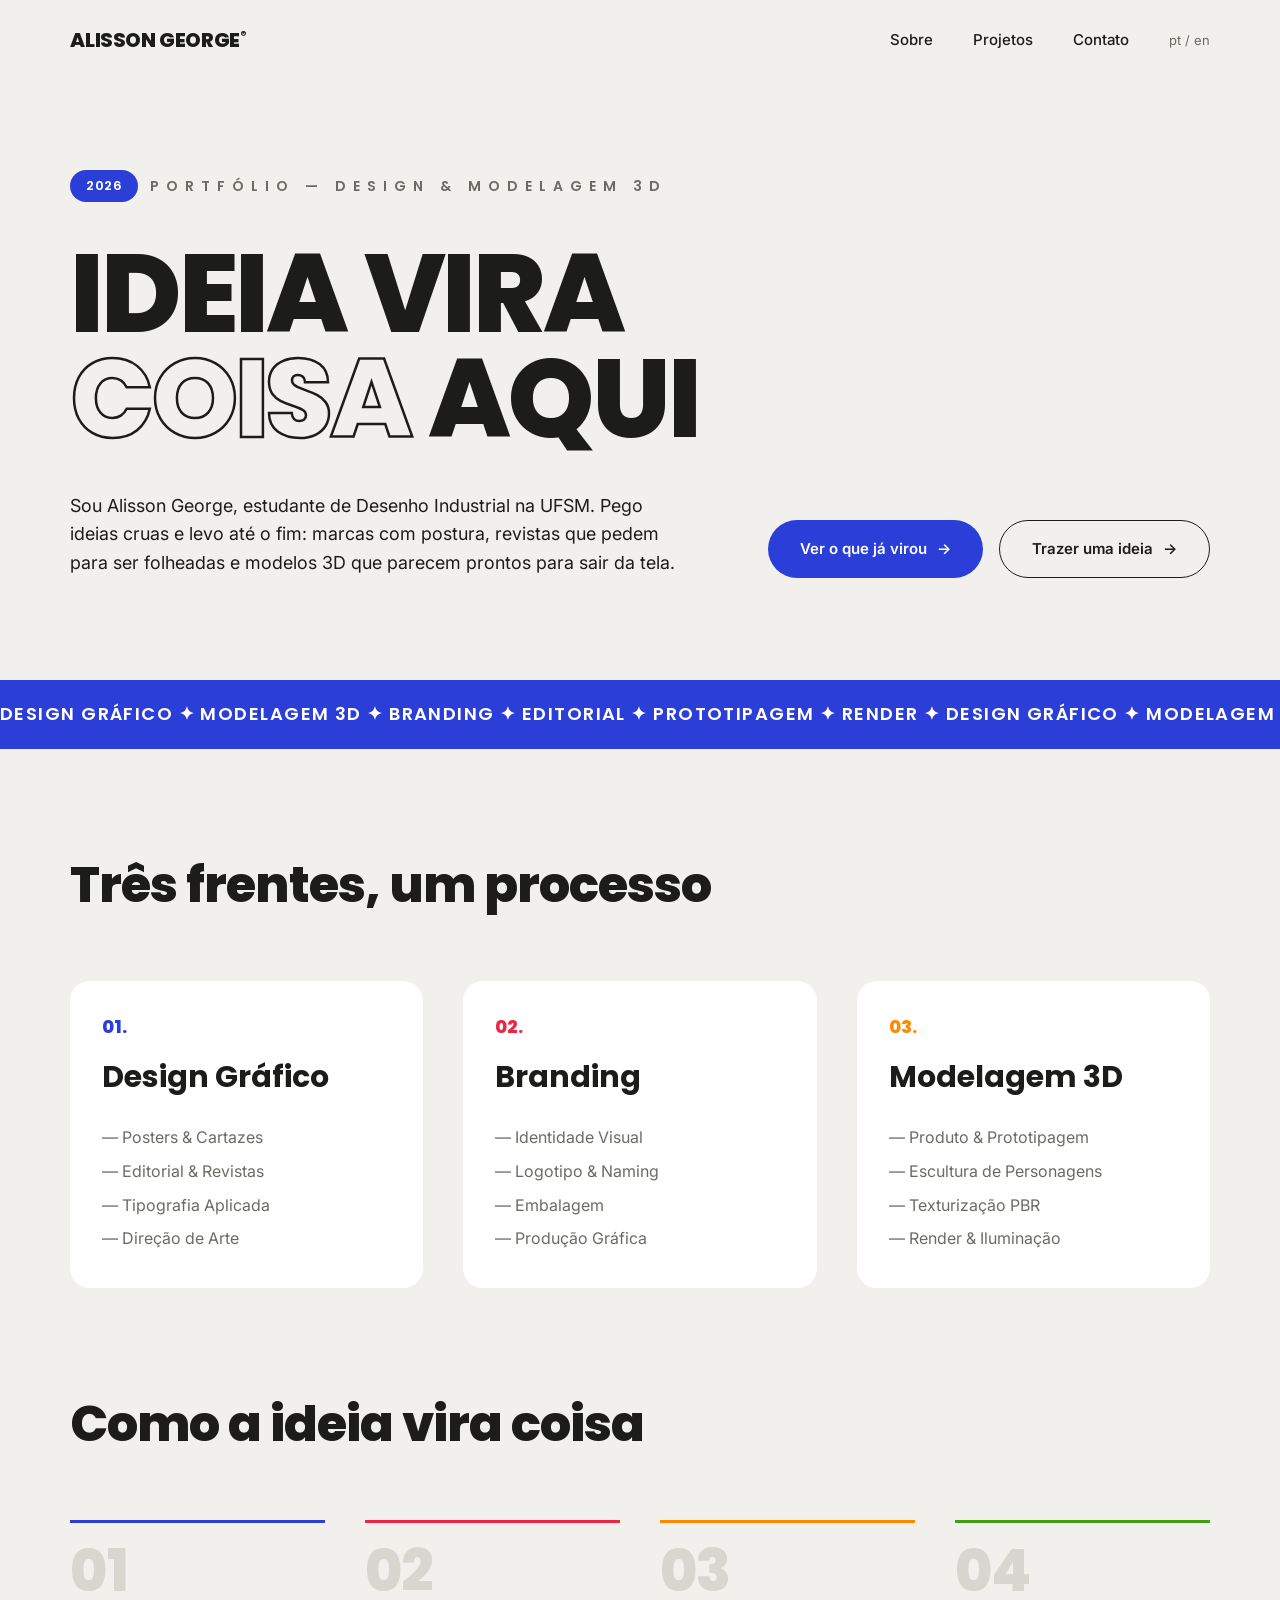
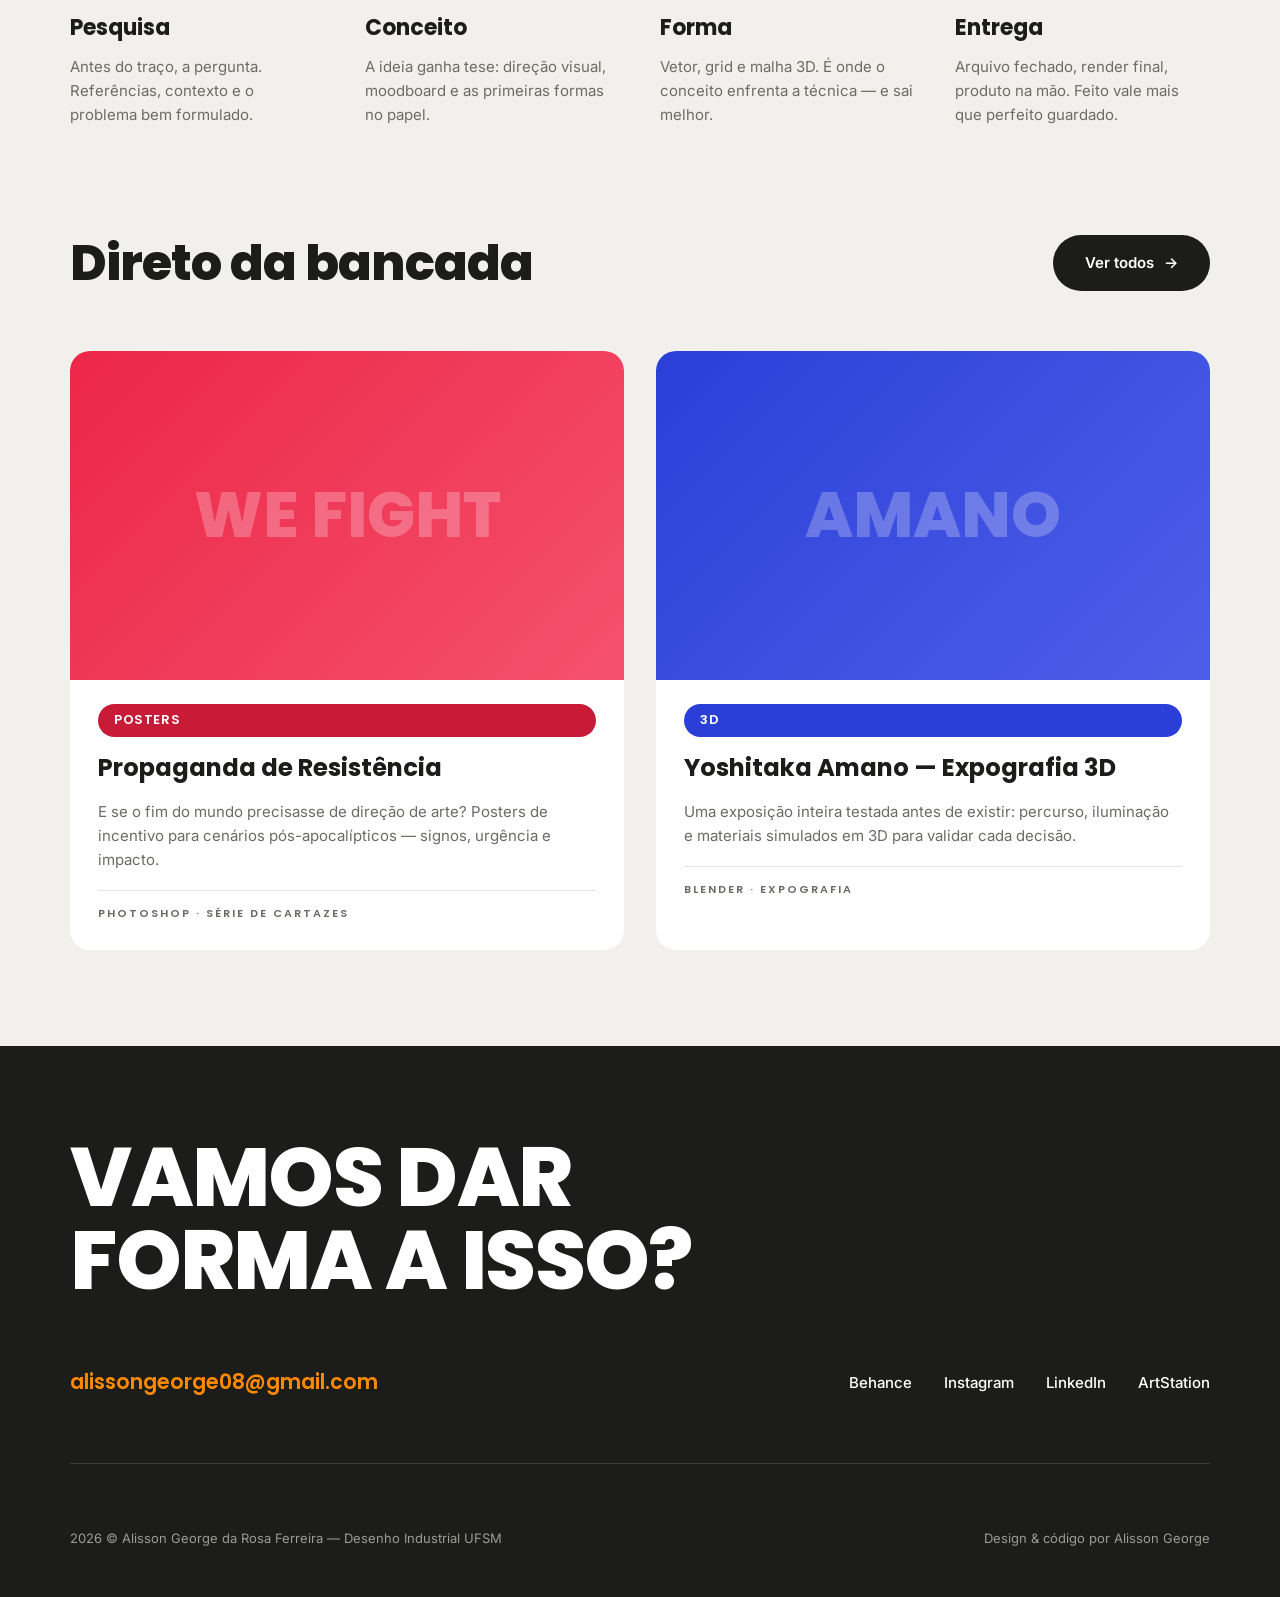
==== index.html @ 554f0b72 "Add files via upload" ====
<!DOCTYPE html>
<html lang="pt-BR">
<head>
    <meta charset="UTF-8">
    <meta name="viewport" content="width=device-width, initial-scale=1.0">
    <meta name="description" content="Portfólio de Design e Modelagem 3D — Alisson George da Rosa Ferreira">
    <meta name="theme-color" content="#F1F0EC">
    <title>Alisson George — Design & Modelagem 3D</title>
    <link rel="preconnect" href="https://fonts.googleapis.com">
    <link rel="preconnect" href="https://fonts.gstatic.com" crossorigin>
    <link href="https://fonts.googleapis.com/css2?family=Poppins:wght@600;700;800&family=Inter:wght@400;500;600&display=swap" rel="stylesheet">
    <link rel="stylesheet" href="css/style.css?v=4">
    <link rel="icon" type="image/png" sizes="16x16" href="assets/favicon/favicon-16x16.png">
</head>
<body>
    <a href="#main-content" class="skip-link">Pular para o conteúdo principal</a>

    <header class="site-header" role="banner">
        <a href="index.html" class="logo">ALISSON GEORGE<sup>®</sup></a>
        <nav class="site-nav" aria-label="Navegação principal">
            <a href="sobre.html">Sobre</a>
            <a href="projetos.html">Projetos</a>
            <a href="contato.html">Contato</a>
            <span class="nav-lang">pt / en</span>
        </nav>
    </header>

    <main id="main-content">
        <!-- HERO -->
        <section class="hero" aria-labelledby="hero-title">
            <div class="hero-eyebrow reveal">
                <span class="pill pill--azul">2026</span>
                <span class="eyebrow">Portfólio — Design &amp; Modelagem 3D</span>
            </div>
            <!-- 2026-06-12 (noite): novo hero — título-afirmação + palavra vazada (ref. Pangram Pangram / It's Nice That) -->
            <h1 id="hero-title" class="display reveal">Ideia vira<br><span class="display-outline">coisa</span> aqui</h1>
            <div class="hero-bottom reveal">
                <p class="hero-sub">Sou Alisson George, estudante de Desenho Industrial na UFSM. Pego ideias cruas e levo até o fim: marcas com postura, revistas que pedem para ser folheadas e modelos 3D que parecem prontos para sair da tela.</p>
                <div class="hero-ctas">
                    <a href="projetos.html" class="btn btn--azul">Ver o que já virou <span class="arrow">→</span></a>
                    <a href="contato.html" class="btn btn--outline">Trazer uma ideia <span class="arrow">→</span></a>
                </div>
            </div>
        </section>

        <!-- MARQUEE -->
        <div class="marquee" aria-hidden="true">
            <div class="marquee-track">DESIGN GRÁFICO ✦ MODELAGEM 3D ✦ BRANDING ✦ EDITORIAL ✦ PROTOTIPAGEM ✦ RENDER ✦&nbsp;</div>
        </div>

        <!-- O QUE EU FAÇO -->
        <section class="section" aria-labelledby="areas-title">
            <h2 id="areas-title" class="h2 reveal">Três frentes, um processo</h2>
            <div class="areas-grid">
                <article class="area-card reveal">
                    <span class="area-num">01.</span>
                    <h3>Design Gráfico</h3>
                    <ul>
                        <li>Posters &amp; Cartazes</li>
                        <li>Editorial &amp; Revistas</li>
                        <li>Tipografia Aplicada</li>
                        <li>Direção de Arte</li>
                    </ul>
                </article>
                <article class="area-card reveal">
                    <span class="area-num">02.</span>
                    <h3>Branding</h3>
                    <ul>
                        <li>Identidade Visual</li>
                        <li>Logotipo &amp; Naming</li>
                        <li>Embalagem</li>
                        <li>Produção Gráfica</li>
                    </ul>
                </article>
                <article class="area-card reveal">
                    <span class="area-num">03.</span>
                    <h3>Modelagem 3D</h3>
                    <ul>
                        <li>Produto &amp; Prototipagem</li>
                        <li>Escultura de Personagens</li>
                        <li>Texturização PBR</li>
                        <li>Render &amp; Iluminação</li>
                    </ul>
                </article>
            </div>
        </section>

        <!-- PROCESSO — 2026-06-12 (noite): nova seção (storytelling de processo) -->
        <section class="section section--flush-top section--processo" aria-labelledby="processo-title">
            <h2 id="processo-title" class="h2 reveal">Como a ideia vira coisa</h2>
            <ol class="process-grid">
                <li class="process-step reveal">
                    <span class="process-num">01</span>
                    <h3>Pesquisa</h3>
                    <p>Antes do traço, a pergunta. Referências, contexto e o problema bem formulado.</p>
                </li>
                <li class="process-step reveal">
                    <span class="process-num">02</span>
                    <h3>Conceito</h3>
                    <p>A ideia ganha tese: direção visual, moodboard e as primeiras formas no papel.</p>
                </li>
                <li class="process-step reveal">
                    <span class="process-num">03</span>
                    <h3>Forma</h3>
                    <p>Vetor, grid e malha 3D. É onde o conceito enfrenta a técnica — e sai melhor.</p>
                </li>
                <li class="process-step reveal">
                    <span class="process-num">04</span>
                    <h3>Entrega</h3>
                    <p>Arquivo fechado, render final, produto na mão. Feito vale mais que perfeito guardado.</p>
                </li>
            </ol>
        </section>

        <!-- DESTAQUES -->
        <section class="section section--flush-top" aria-labelledby="destaques-title">
            <div class="section-head reveal">
                <h2 id="destaques-title" class="h2">Direto da bancada</h2>
                <a href="projetos.html" class="btn btn--escuro">Ver todos <span class="arrow">→</span></a>
            </div>
            <div class="projects-grid">
                <article class="project-card reveal">
                    <div class="project-thumb thumb--vermelho" aria-hidden="true">WE FIGHT</div>
                    <div class="project-body">
                        <span class="pill pill--vermelho">POSTERS</span>
                        <h3>Propaganda de Resistência</h3>
                        <p>E se o fim do mundo precisasse de direção de arte? Posters de incentivo para cenários pós-apocalípticos — signos, urgência e impacto.</p>
                        <p class="project-meta">Photoshop · Série de cartazes</p>
                    </div>
                </article>
                <article class="project-card reveal">
                    <div class="project-thumb thumb--azul" aria-hidden="true">AMANO</div>
                    <div class="project-body">
                        <span class="pill pill--azul">3D</span>
                        <h3>Yoshitaka Amano — Expografia 3D</h3>
                        <p>Uma exposição inteira testada antes de existir: percurso, iluminação e materiais simulados em 3D para validar cada decisão.</p>
                        <p class="project-meta">Blender · Expografia</p>
                    </div>
                </article>
            </div>
        </section>
    </main>

    <!-- FOOTER -->
    <footer class="site-footer">
        <p class="footer-cta"><a href="contato.html">Vamos dar<br>forma a isso?</a></p>
        <div class="footer-mid">
            <a class="footer-email" href="mailto:alissongeorge08@gmail.com">alissongeorge08@gmail.com</a>
            <nav class="footer-socials" aria-label="Redes sociais">
                <a href="#" rel="noopener">Behance</a>
                <a href="#" rel="noopener">Instagram</a>
                <a href="#" rel="noopener">LinkedIn</a>
                <a href="#" rel="noopener">ArtStation</a>
            </nav>
        </div>
        <div class="footer-divider"></div>
        <div class="footer-bottom">
            <span>2026 © Alisson George da Rosa Ferreira — Desenho Industrial UFSM</span>
            <span>Design &amp; código por Alisson George</span>
        </div>
    </footer>

    <script src="js/main.js"></script>
</body>
</html>
---- css/style.css ----
/* ============================================================
   PORTFÓLIO ALISSON GEORGE — Editorial Bold
   Paleta Leiautar · Estrutura Estúdio Artefato
   Figma: https://www.figma.com/design/YpjkqBIjtjTuj46BG6GzSq
   ============================================================ */

:root {
  --azul: #2B3FD8;
  --vermelho: #ED2647;
  --laranja: #FF8A00;
  --verde: #3FA110;
  --offwhite: #F1F0EC;
  --preto: #1C1C1A;
  --branco: #FFFFFF;
  --cinza: #6B6B66;
  --cinza-claro: #D8D6CE;
  --radius: 20px;
  --pad-x: clamp(20px, 5.5vw, 80px);
  --font-display: 'Poppins', sans-serif;
  --font-body: 'Inter', sans-serif;
}

* { margin: 0; padding: 0; box-sizing: border-box; }

@media (prefers-reduced-motion: no-preference) {
  html { scroll-behavior: smooth; }
}

body {
  font-family: var(--font-body);
  background: var(--offwhite);
  color: var(--preto);
  line-height: 1.6;
  -webkit-font-smoothing: antialiased;
}

img { max-width: 100%; display: block; }
a { color: inherit; text-decoration: none; }
ul { list-style: none; }

/* ---------- Acessibilidade ---------- */
.skip-link {
  position: absolute;
  left: -9999px;
  top: 0;
  background: var(--preto);
  color: var(--branco);
  padding: 12px 20px;
  z-index: 999;
  border-radius: 0 0 12px 0;
}
.skip-link:focus { left: 0; }

/* 2026-06-12 (noite): foco visível consistente com o design system */
a:focus-visible,
button:focus-visible {
  outline: 2px solid var(--azul);
  outline-offset: 3px;
  border-radius: 4px;
}

/* ---------- Header / Nav ---------- */
.site-header {
  display: flex;
  align-items: center;
  justify-content: space-between;
  padding: 24px var(--pad-x);
}

.logo {
  font-family: var(--font-display);
  font-weight: 800;
  font-size: 20px;
  letter-spacing: -0.02em;
}
.logo sup { font-size: 11px; }

.site-nav { display: flex; align-items: center; gap: 40px; }

.site-nav a {
  font-size: 15px;
  font-weight: 500;
  position: relative;
}
.site-nav a::after {
  content: '';
  position: absolute;
  left: 0; bottom: -4px;
  width: 0; height: 2px;
  background: var(--azul);
  transition: width .25s ease;
}
.site-nav a:hover::after,
.site-nav a[aria-current="page"]::after { width: 100%; }
.site-nav a[aria-current="page"] { color: var(--azul); }

.nav-lang { font-size: 13px; color: var(--cinza); }

/* ---------- Tipografia base ---------- */
.display {
  font-family: var(--font-display);
  font-weight: 800;
  font-size: clamp(44px, 8.6vw, 124px);
  line-height: .95;
  letter-spacing: -0.03em;
  text-transform: uppercase;
}

/* 2026-06-12 (noite): palavra vazada no display — hero como espécime tipográfico
   (ref. Pangram Pangram). Reverter: remover este bloco e os <span class="display-outline"> dos HTML. */
.display-outline {
  color: transparent;
  -webkit-text-stroke: 2.5px var(--preto);
  text-stroke: 2.5px var(--preto);
}
@supports not ((-webkit-text-stroke: 1px black) or (text-stroke: 1px black)) {
  .display-outline { color: var(--azul); } /* fallback: palavra em azul */
}

.h2 {
  font-family: var(--font-display);
  font-weight: 800;
  font-size: clamp(32px, 3.9vw, 56px);
  letter-spacing: -0.02em;
}

.eyebrow {
  font-family: var(--font-display);
  font-weight: 600;
  font-size: 14px;
  letter-spacing: .5em;
  text-transform: uppercase;
  color: var(--cinza);
}

/* ---------- Pills ---------- */
.pill {
  display: inline-block;
  font-family: var(--font-display);
  font-weight: 600;
  font-size: 13px;
  letter-spacing: .04em;
  padding: 6px 16px;
  border-radius: 100px;
  color: var(--branco);
}
.pill--azul { background: var(--azul); }
/* 2026-06-12: tons escurecidos p/ contraste AA com texto branco 13px
   (originais: vermelho #ED2647 = 4.22:1 · verde #3FA110 = 3.33:1) */
.pill--vermelho { background: #C71B38; }
.pill--laranja { background: var(--laranja); color: var(--preto); }
.pill--verde { background: #2E7A0C; }

/* ---------- Botões ---------- */
.btn {
  display: inline-flex;
  align-items: center;
  gap: 10px;
  font-family: var(--font-body);
  font-weight: 600;
  font-size: 15px;
  padding: 16px 32px;
  border-radius: 100px;
  border: none;
  cursor: pointer;
  transition: transform .2s ease, background .2s ease, color .2s ease;
}
.btn:hover { transform: translateY(-2px); }
.btn .arrow { transition: transform .2s ease; }
.btn:hover .arrow { transform: translateX(4px); }

.btn--azul { background: var(--azul); color: var(--branco); }
.btn--azul:hover { background: #2335bb; }
.btn--escuro { background: var(--preto); color: var(--branco); }
.btn--outline {
  background: transparent;
  color: var(--preto);
  border: 1.5px solid var(--preto);
}
.btn--outline:hover { background: var(--preto); color: var(--branco); }

/* ---------- Hero ---------- */
.hero {
  padding: clamp(56px, 7vw, 96px) var(--pad-x) clamp(64px, 8vw, 112px);
  display: flex;
  flex-direction: column;
  gap: 40px;
}

.hero-eyebrow {
  display: flex;
  align-items: center;
  gap: 12px;
  flex-wrap: wrap;
}

.hero-bottom {
  display: flex;
  justify-content: space-between;
  align-items: flex-end;
  gap: 48px;
  flex-wrap: wrap;
}

.hero-sub {
  font-size: clamp(16px, 1.4vw, 19px);
  max-width: 620px;
}

.hero-ctas { display: flex; gap: 16px; flex-wrap: wrap; }

/* ---------- Marquee ---------- */
.marquee {
  background: var(--azul);
  color: var(--branco);
  overflow: hidden;
  padding: 20px 0;
  white-space: nowrap;
}
.marquee-track {
  display: inline-block;
  animation: marquee 28s linear infinite;
  font-family: var(--font-display);
  font-weight: 600;
  font-size: 18px;
  letter-spacing: .08em;
}
@keyframes marquee {
  from { transform: translateX(0); }
  to { transform: translateX(-50%); }
}
/* 2026-06-12: pausa em hover/focus (WCAG 2.2.2 + legibilidade) */
.marquee:hover .marquee-track,
.marquee:focus-within .marquee-track { animation-play-state: paused; }

/* ---------- Seções ---------- */
.section { padding: clamp(64px, 7.5vw, 104px) var(--pad-x); }
.section--flush-top { padding-top: 0; }

.section-head {
  display: flex;
  justify-content: space-between;
  align-items: center;
  gap: 32px;
  flex-wrap: wrap;
  margin-bottom: 48px;
}

/* ---------- O que eu faço ---------- */
.areas-grid {
  display: grid;
  grid-template-columns: repeat(3, 1fr);
  gap: 40px;
  margin-top: 56px;
}

.area-card {
  background: var(--branco);
  border-radius: var(--radius);
  padding: 32px;
  display: flex;
  flex-direction: column;
  gap: 12px;
  transition: transform .25s ease, box-shadow .25s ease;
}
.area-card:hover {
  transform: translateY(-6px);
  box-shadow: 0 16px 40px rgba(28, 28, 26, .08);
}

.area-num {
  font-family: var(--font-display);
  font-weight: 800;
  font-size: 18px;
}
.area-card:nth-child(1) .area-num { color: var(--azul); }
.area-card:nth-child(2) .area-num { color: var(--vermelho); }
.area-card:nth-child(3) .area-num { color: var(--laranja); }

.area-card h3 {
  font-family: var(--font-display);
  font-weight: 700;
  font-size: 30px;
  margin-bottom: 8px;
}

.area-card li {
  color: var(--cinza);
  font-size: 16px;
  padding: 4px 0;
}
.area-card li::before { content: '—  '; }

/* ---------- Processo — 2026-06-12 (noite): nova seção da home ---------- */
.process-grid {
  display: grid;
  grid-template-columns: repeat(4, 1fr);
  gap: 40px;
  margin-top: 56px;
  list-style: none; /* é um <ol>; o reset global só cobre <ul> */
}

.process-step {
  border-top: 3px solid var(--preto);
  padding-top: 20px;
  display: flex;
  flex-direction: column;
  gap: 10px;
}
.process-step:nth-child(1) { border-color: var(--azul); }
.process-step:nth-child(2) { border-color: var(--vermelho); }
.process-step:nth-child(3) { border-color: var(--laranja); }
.process-step:nth-child(4) { border-color: var(--verde); }

.process-num {
  font-family: var(--font-display);
  font-weight: 800;
  font-size: clamp(40px, 4.5vw, 64px);
  line-height: 1;
  letter-spacing: -0.03em;
  color: var(--cinza-claro);
}

.process-step h3 {
  font-family: var(--font-display);
  font-weight: 700;
  font-size: 22px;
}

.process-step p { color: var(--cinza); font-size: 15px; }

/* ---------- Cards de projeto ---------- */
.projects-grid {
  display: grid;
  grid-template-columns: repeat(2, 1fr);
  gap: 32px;
}

.project-card {
  background: var(--branco);
  border-radius: var(--radius);
  overflow: hidden;
  display: flex;
  flex-direction: column;
  transition: transform .25s ease, box-shadow .25s ease;
}
.project-card:hover {
  transform: translateY(-6px);
  box-shadow: 0 20px 48px rgba(28, 28, 26, .1);
}

.project-thumb {
  aspect-ratio: 16 / 9.5;
  background: var(--cinza-claro);
  display: flex;
  align-items: center;
  justify-content: center;
  font-family: var(--font-display);
  font-weight: 800;
  font-size: clamp(40px, 5vw, 72px);
  color: rgba(28, 28, 26, .14);
  overflow: hidden;
}
.project-thumb img { width: 100%; height: 100%; object-fit: cover; }

.project-body {
  padding: 24px 28px 28px;
  display: flex;
  flex-direction: column;
  gap: 12px;
}

.project-body h3 {
  font-family: var(--font-display);
  font-weight: 700;
  font-size: clamp(20px, 1.9vw, 26px);
}

.project-body p { color: var(--cinza); font-size: 15px; }

/* 2026-06-12 (noite): ficha técnica do card (ref. Visual Journal / Fonts In Use) */
.project-body p.project-meta {
  margin-top: 6px;
  padding-top: 14px;
  border-top: 1px solid rgba(28, 28, 26, .12);
  font-family: var(--font-display);
  font-weight: 600;
  font-size: 11px;
  letter-spacing: .18em;
  text-transform: uppercase;
  color: var(--cinza);
}

/* 2026-06-12: hover informativo — seta no título do card (ref. Site of Sites) */
.project-body h3::after {
  content: '→';
  display: inline-block;
  margin-left: 8px;
  opacity: 0;
  transform: translateX(-6px);
  transition: opacity .25s ease, transform .25s ease;
  color: var(--azul);
}
.project-card:hover .project-body h3::after,
.project-card:focus-within .project-body h3::after { opacity: 1; transform: none; }

/* thumbs coloridas por categoria */
.thumb--azul { background: linear-gradient(135deg, var(--azul), #4d5fe8); color: rgba(255,255,255,.25); }
.thumb--vermelho { background: linear-gradient(135deg, var(--vermelho), #f4516e); color: rgba(255,255,255,.25); }
.thumb--laranja { background: linear-gradient(135deg, var(--laranja), #ffa640); color: rgba(255,255,255,.3); }
.thumb--verde { background: linear-gradient(135deg, var(--verde), #5cbf2a); color: rgba(255,255,255,.25); }
.thumb--preto { background: linear-gradient(135deg, #1c1c1a, #3a3a36); color: rgba(255,255,255,.18); }

/* ---------- Filtros ---------- */
.filters {
  display: flex;
  gap: 12px;
  flex-wrap: wrap;
  margin-top: 32px;
}

.filter-btn {
  font-family: var(--font-body);
  font-size: 15px;
  padding: 10px 22px;
  border-radius: 100px;
  border: 1px solid rgba(28, 28, 26, .25);
  background: transparent;
  color: var(--preto);
  cursor: pointer;
  transition: all .2s ease;
}
.filter-btn:hover { border-color: var(--preto); }
.filter-btn.active {
  background: var(--preto);
  color: var(--branco);
  border-color: var(--preto);
}

.project-card.hidden { display: none; }

/* ---------- Sobre ---------- */
.sobre-pills { display: flex; gap: 12px; flex-wrap: wrap; }

.bio-row {
  display: grid;
  grid-template-columns: minmax(280px, 480px) 1fr;
  gap: 64px;
  align-items: start;
}

.bio-photo {
  border-radius: 24px;
  overflow: hidden;
  background: var(--cinza-claro);
  aspect-ratio: 6 / 7;
}
.bio-photo img { width: 100%; height: 100%; object-fit: cover; }

.bio-text { display: flex; flex-direction: column; gap: 24px; }

.bio-text h2 {
  font-family: var(--font-display);
  font-weight: 700;
  font-size: clamp(26px, 2.6vw, 36px);
}

.bio-text p { color: var(--cinza); font-size: 17px; line-height: 1.65; }

.stats {
  display: flex;
  gap: 48px;
  flex-wrap: wrap;
  padding-top: 16px;
}
.stat strong {
  display: block;
  font-family: var(--font-display);
  font-weight: 800;
  font-size: 32px;
  color: var(--azul);
}
.stat span { font-size: 14px; color: var(--cinza); }

/* ---------- Contato ---------- */
.contact-row {
  display: grid;
  grid-template-columns: 1fr minmax(280px, 420px);
  gap: 64px;
  align-items: start;
}

.contact-form {
  background: var(--branco);
  border-radius: 24px;
  padding: 40px;
  display: flex;
  flex-direction: column;
  gap: 20px;
}

.field { display: flex; flex-direction: column; gap: 8px; }
.field label { font-weight: 600; font-size: 14px; }
.field input,
.field textarea {
  font-family: var(--font-body);
  font-size: 15px;
  padding: 16px 18px;
  border-radius: 12px;
  border: 1px solid rgba(28, 28, 26, .12);
  background: var(--offwhite);
  color: var(--preto);
  resize: vertical;
}
.field input:focus,
.field textarea:focus {
  outline: 2px solid var(--azul);
  outline-offset: 1px;
}
.field textarea { min-height: 140px; }

.contact-info { display: flex; flex-direction: column; gap: 32px; }

.info-card {
  background: var(--branco);
  border-radius: var(--radius);
  padding: 28px;
  display: flex;
  flex-direction: column;
  gap: 8px;
}
.info-card .label {
  font-family: var(--font-display);
  font-weight: 600;
  font-size: 13px;
  letter-spacing: .5em;
  text-transform: uppercase;
}
.info-card:nth-child(1) .label { color: var(--azul); }
.info-card:nth-child(2) .label { color: var(--vermelho); }
.info-card:nth-child(3) .label { color: var(--laranja); }
.info-card .value { font-weight: 600; font-size: 18px; }
.info-card .value a:hover { color: var(--azul); }

/* ---------- Footer ---------- */
.site-footer {
  background: var(--preto);
  color: var(--branco);
  padding: clamp(64px, 7vw, 96px) var(--pad-x) 48px;
  display: flex;
  flex-direction: column;
  gap: 64px;
}

.footer-cta {
  font-family: var(--font-display);
  font-weight: 800;
  font-size: clamp(44px, 6.5vw, 88px);
  line-height: 1;
  letter-spacing: -0.02em;
  text-transform: uppercase;
}
.footer-cta a { transition: color .2s ease; }
.footer-cta a:hover { color: var(--laranja); }

.footer-mid {
  display: flex;
  justify-content: space-between;
  align-items: center;
  gap: 32px;
  flex-wrap: wrap;
}

.footer-email {
  font-family: var(--font-display);
  font-weight: 600;
  font-size: clamp(17px, 1.6vw, 22px);
  color: var(--laranja);
}
.footer-email:hover { text-decoration: underline; }

.footer-socials { display: flex; gap: 32px; flex-wrap: wrap; }
.footer-socials a { font-size: 15px; font-weight: 500; }
.footer-socials a:hover { color: var(--laranja); }

.footer-divider {
  height: 1px;
  background: rgba(255, 255, 255, .15);
}

.footer-bottom {
  display: flex;
  justify-content: space-between;
  gap: 16px;
  flex-wrap: wrap;
  font-size: 13px;
  color: #9C9B94;
}

/* ---------- Reveal on scroll ---------- */
.reveal {
  opacity: 0;
  transform: translateY(28px);
  transition: opacity .6s ease, transform .6s ease;
}
.reveal.visible { opacity: 1; transform: none; }

/* 2026-06-12: reveal em cascata (stagger) nos grids */
.areas-grid .reveal:nth-child(2),
.projects-grid .reveal:nth-child(2) { transition-delay: .12s; }
.areas-grid .reveal:nth-child(3),
.projects-grid .reveal:nth-child(3) { transition-delay: .24s; }
/* 2026-06-12 (noite): stagger também na seção Processo */
.process-grid .reveal:nth-child(2) { transition-delay: .12s; }
.process-grid .reveal:nth-child(3) { transition-delay: .24s; }
.process-grid .reveal:nth-child(4) { transition-delay: .36s; }

@media (prefers-reduced-motion: reduce) {
  .reveal { opacity: 1; transform: none; transition: none; transition-delay: 0s; }
  .marquee-track { animation: none; }
  .project-body h3::after { transition: none; }
}

/* ---------- Responsivo ---------- */
@media (max-width: 1024px) {
  .areas-grid { grid-template-columns: 1fr; }
  .process-grid { grid-template-columns: repeat(2, 1fr); } /* 2026-06-12 noite */
  .bio-row { grid-template-columns: 1fr; }
  .bio-photo { max-width: 480px; }
  .contact-row { grid-template-columns: 1fr; }
}

@media (max-width: 720px) {
  .site-header { flex-wrap: wrap; gap: 16px; }
  .site-nav { gap: 20px; }
  .projects-grid { grid-template-columns: 1fr; }
  .process-grid { grid-template-columns: 1fr; } /* 2026-06-12 noite */
  .hero-bottom { flex-direction: column; align-items: flex-start; }
}
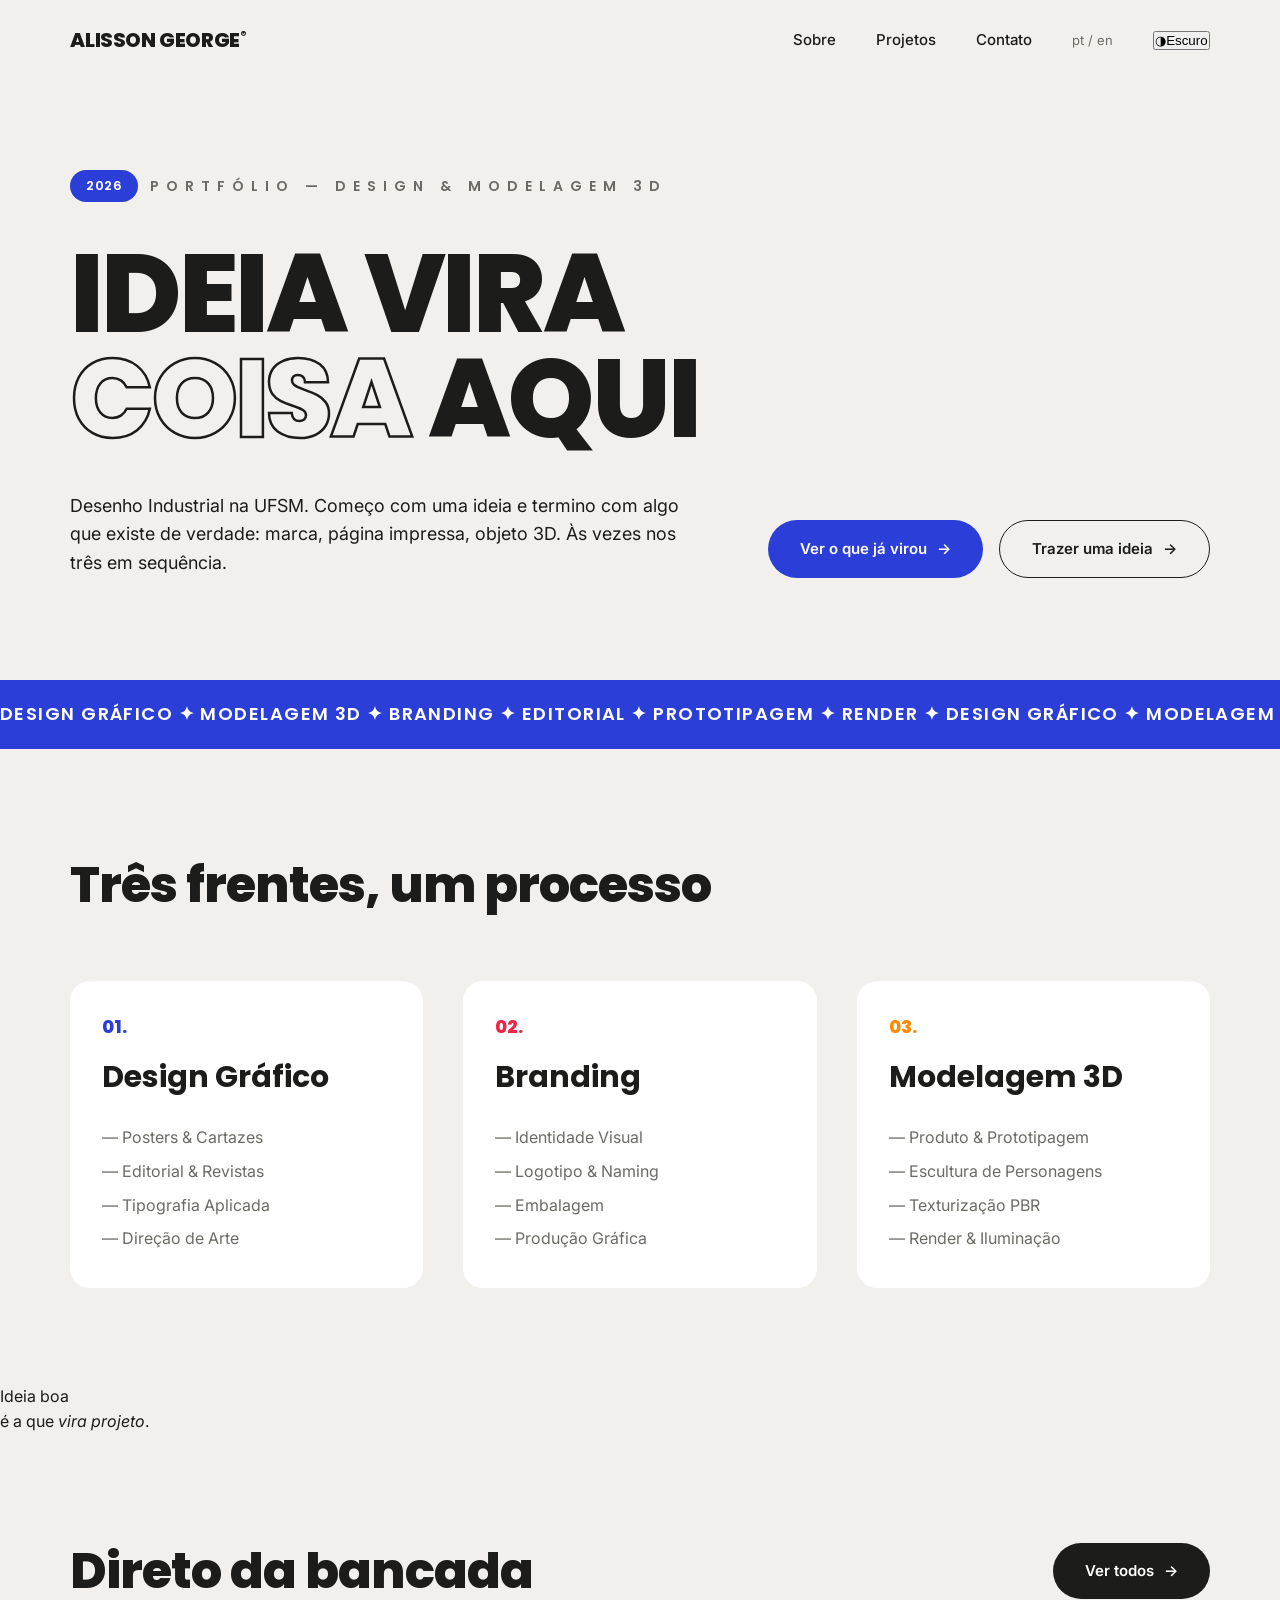
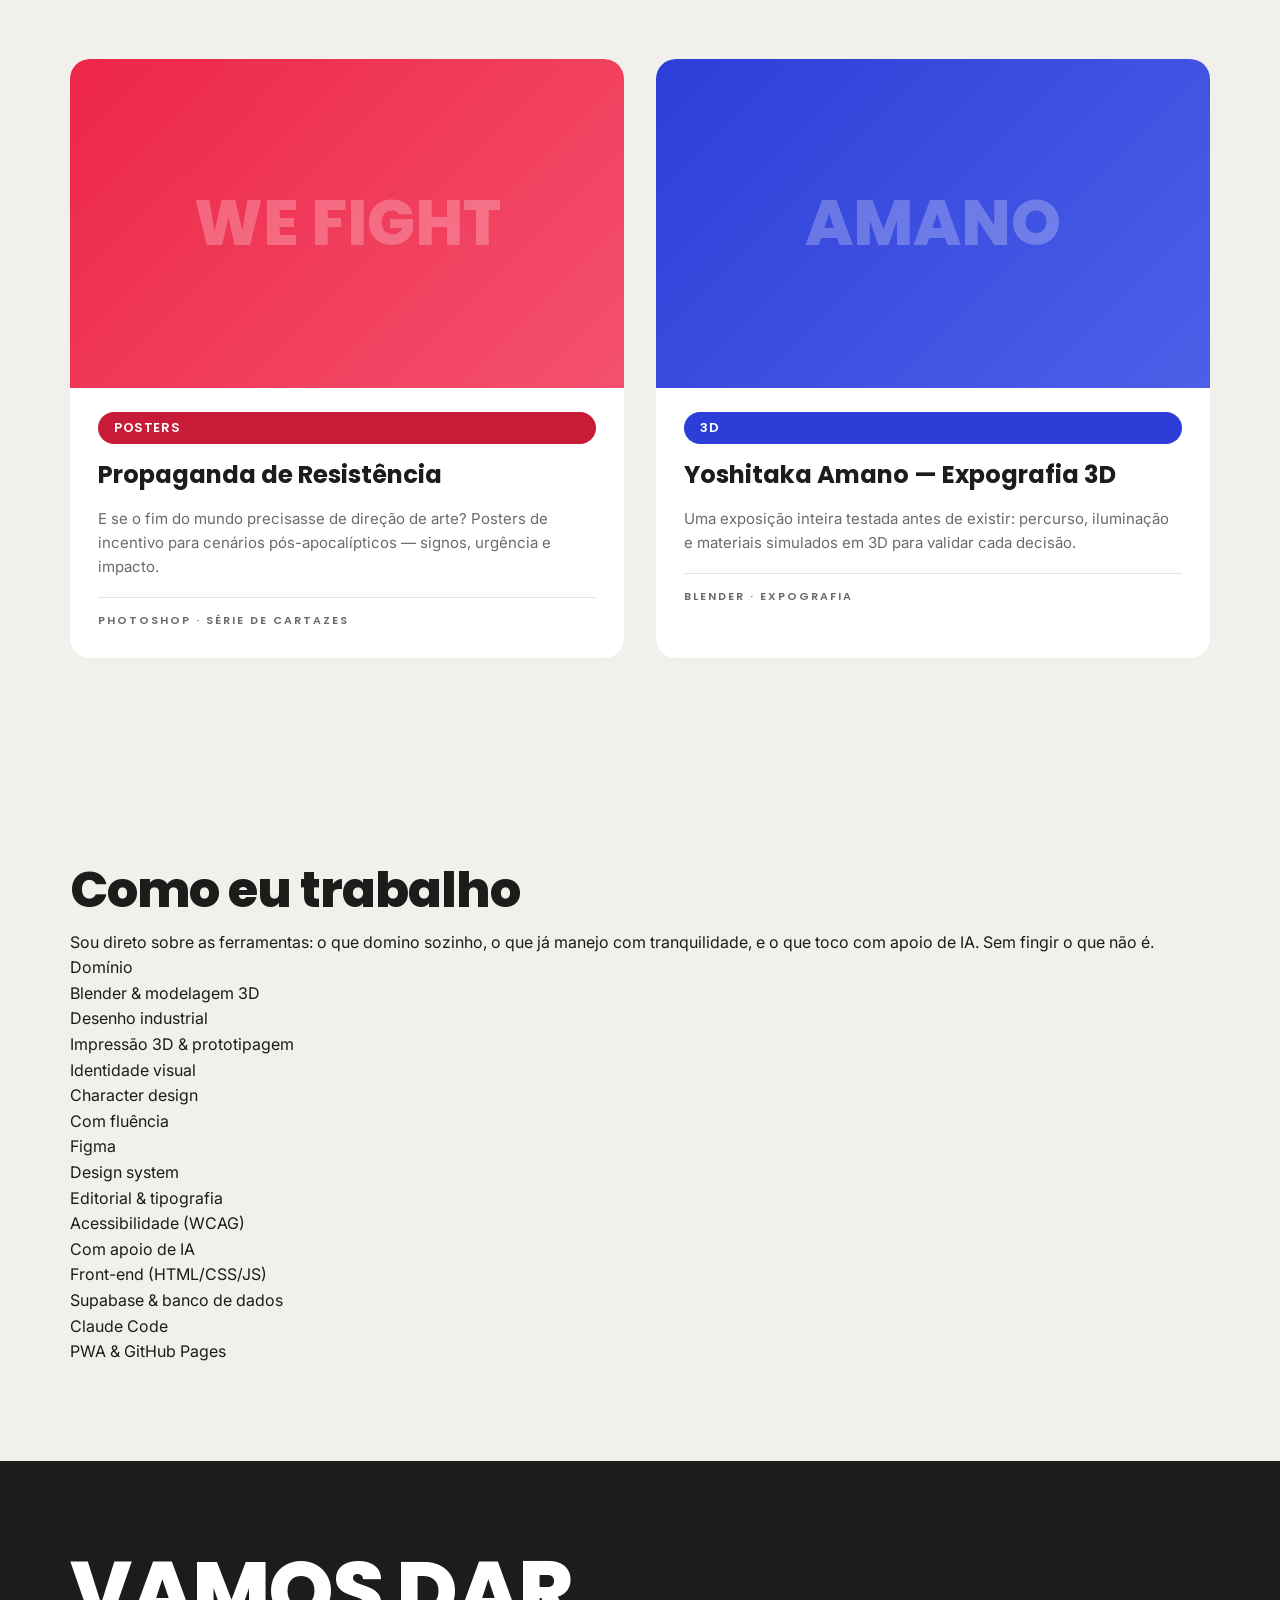
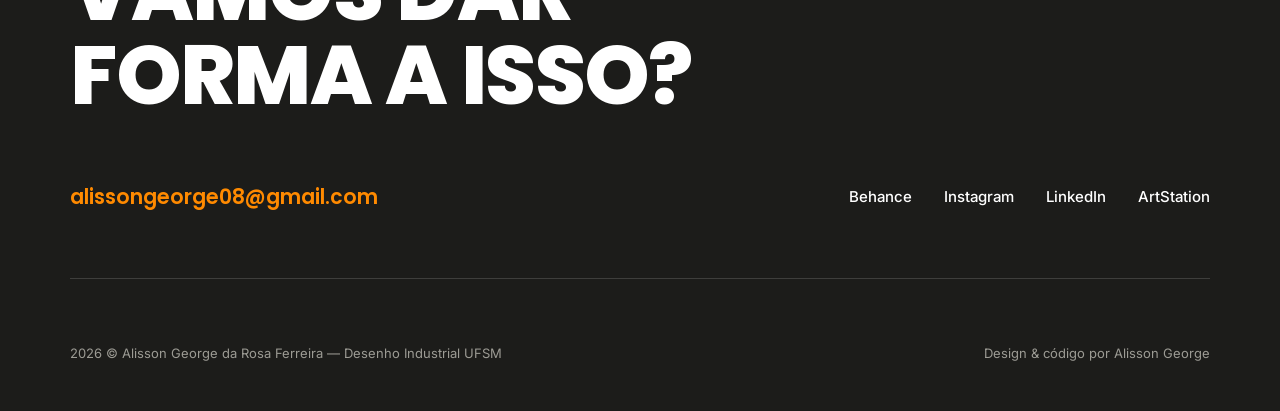
==== commit 32606c29: "Add files via upload" ====
--- a/index.html
+++ b/index.html
@@ -8,9 +8,12 @@
     <title>Alisson George — Design & Modelagem 3D</title>
     <link rel="preconnect" href="https://fonts.googleapis.com">
     <link rel="preconnect" href="https://fonts.gstatic.com" crossorigin>
-    <link href="https://fonts.googleapis.com/css2?family=Poppins:wght@600;700;800&family=Inter:wght@400;500;600&display=swap" rel="stylesheet">
-    <link rel="stylesheet" href="css/style.css?v=4">
+    <link href="https://fonts.googleapis.com/css2?family=Poppins:wght@600;700;800&family=Hanken+Grotesque:wght@400;500;600;700&family=Inter:wght@400;500;600&display=swap" rel="stylesheet">
+    <link rel="stylesheet" href="css/style.css?v=7">
     <link rel="icon" type="image/png" sizes="16x16" href="assets/favicon/favicon-16x16.png">
+    <!-- MODO ESCURO 2026-06-22: define o tema antes da pintura (evita flash).
+         Reverter: remover este <script> + o bloco "MODO ESCURO" do main.js/style.css. -->
+    <script>try{var s=localStorage.getItem('tema');var d=s?s==='dark':(document.documentElement.classList.contains('dark')||matchMedia('(prefers-color-scheme: dark)').matches);document.documentElement.classList.toggle('dark',d);}catch(e){}</script>
 </head>
 <body>
     <a href="#main-content" class="skip-link">Pular para o conteúdo principal</a>
@@ -22,6 +25,10 @@
             <a href="projetos.html">Projetos</a>
             <a href="contato.html">Contato</a>
             <span class="nav-lang">pt / en</span>
+            <!-- MODO ESCURO 2026-06-22: botão de alternância. Reverter: remover este botão. -->
+            <button class="theme-toggle" type="button" aria-label="Alternar modo claro e escuro" aria-pressed="false">
+                <span class="tt-dot" aria-hidden="true">◑</span><span class="tt-label">Escuro</span>
+            </button>
         </nav>
     </header>
 
@@ -32,10 +39,11 @@
                 <span class="pill pill--azul">2026</span>
                 <span class="eyebrow">Portfólio — Design &amp; Modelagem 3D</span>
             </div>
-            <!-- 2026-06-12 (noite): novo hero — título-afirmação + palavra vazada (ref. Pangram Pangram / It's Nice That) -->
             <h1 id="hero-title" class="display reveal">Ideia vira<br><span class="display-outline">coisa</span> aqui</h1>
             <div class="hero-bottom reveal">
-                <p class="hero-sub">Sou Alisson George, estudante de Desenho Industrial na UFSM. Pego ideias cruas e levo até o fim: marcas com postura, revistas que pedem para ser folheadas e modelos 3D que parecem prontos para sair da tela.</p>
+                <!-- 2026-06-14: reescrita do hero sub — nova abordagem: foco no resultado, não na bio
+                     Reverter: restaurar o texto anterior do backup _backups/2026-06-14-0900/index.html -->
+                <p class="hero-sub">Desenho Industrial na UFSM. Começo com uma ideia e termino com algo que existe de verdade: marca, página impressa, objeto 3D. Às vezes nos três em sequência.</p>
                 <div class="hero-ctas">
                     <a href="projetos.html" class="btn btn--azul">Ver o que já virou <span class="arrow">→</span></a>
                     <a href="contato.html" class="btn btn--outline">Trazer uma ideia <span class="arrow">→</span></a>
@@ -85,35 +93,18 @@
             </div>
         </section>
 
-        <!-- PROCESSO — 2026-06-12 (noite): nova seção (storytelling de processo) -->
-        <section class="section section--flush-top section--processo" aria-labelledby="processo-title">
-            <h2 id="processo-title" class="h2 reveal">Como a ideia vira coisa</h2>
-            <ol class="process-grid">
-                <li class="process-step reveal">
-                    <span class="process-num">01</span>
-                    <h3>Pesquisa</h3>
-                    <p>Antes do traço, a pergunta. Referências, contexto e o problema bem formulado.</p>
-                </li>
-                <li class="process-step reveal">
-                    <span class="process-num">02</span>
-                    <h3>Conceito</h3>
-                    <p>A ideia ganha tese: direção visual, moodboard e as primeiras formas no papel.</p>
-                </li>
-                <li class="process-step reveal">
-                    <span class="process-num">03</span>
-                    <h3>Forma</h3>
-                    <p>Vetor, grid e malha 3D. É onde o conceito enfrenta a técnica — e sai melhor.</p>
-                </li>
-                <li class="process-step reveal">
-                    <span class="process-num">04</span>
-                    <h3>Entrega</h3>
-                    <p>Arquivo fechado, render final, produto na mão. Feito vale mais que perfeito guardado.</p>
-                </li>
-            </ol>
+        <!-- FAIXA MANIFESTO — 2026-06-13: breaker editorial entre seções
+             Frase de manifesto em display grande, fundo preto, palavra-chave em laranja.
+             Reverter: remover este bloco + o CSS .statement-strip. -->
+        <section class="statement-strip" aria-label="Manifesto">
+            <!-- 2026-06-22: frase trocada — antes "Feito vale mais que perfeito guardado"
+                 (clichê de produtividade, genérico). Nova frase amarra com o hero.
+                 2026-06-22 (v2): "objeto" → "projeto" — termo do ofício de desenho industrial. -->
+            <p class="reveal">Ideia boa<br>é a que <em>vira projeto</em>.</p>
         </section>
 
         <!-- DESTAQUES -->
-        <section class="section section--flush-top" aria-labelledby="destaques-title">
+        <section class="section" aria-labelledby="destaques-title">
             <div class="section-head reveal">
                 <h2 id="destaques-title" class="h2">Direto da bancada</h2>
                 <a href="projetos.html" class="btn btn--escuro">Ver todos <span class="arrow">→</span></a>
@@ -136,6 +127,43 @@
                         <p>Uma exposição inteira testada antes de existir: percurso, iluminação e materiais simulados em 3D para validar cada decisão.</p>
                         <p class="project-meta">Blender · Expografia</p>
                     </div>
+                </article>
+            </div>
+        </section>
+
+        <!-- FERRAMENTAS — 2026-06-22: honestidade sobre o que domino vs. faço com apoio.
+             Trazido do estudo paralelo, adaptado à identidade. Reverter: remover esta section. -->
+        <section class="section" aria-labelledby="ferramentas-title">
+            <h2 id="ferramentas-title" class="h2 reveal">Como eu trabalho</h2>
+            <p class="section-lead reveal">Sou direto sobre as ferramentas: o que domino sozinho, o que já manejo com tranquilidade, e o que toco com apoio de IA. Sem fingir o que não é.</p>
+            <div class="tools-grid">
+                <article class="tool-col reveal">
+                    <span class="tool-tier">Domínio</span>
+                    <ul>
+                        <li>Blender &amp; modelagem 3D</li>
+                        <li>Desenho industrial</li>
+                        <li>Impressão 3D &amp; prototipagem</li>
+                        <li>Identidade visual</li>
+                        <li>Character design</li>
+                    </ul>
+                </article>
+                <article class="tool-col reveal">
+                    <span class="tool-tier">Com fluência</span>
+                    <ul>
+                        <li>Figma</li>
+                        <li>Design system</li>
+                        <li>Editorial &amp; tipografia</li>
+                        <li>Acessibilidade (WCAG)</li>
+                    </ul>
+                </article>
+                <article class="tool-col reveal">
+                    <span class="tool-tier">Com apoio de IA</span>
+                    <ul>
+                        <li>Front-end (HTML/CSS/JS)</li>
+                        <li>Supabase &amp; banco de dados</li>
+                        <li>Claude Code</li>
+                        <li>PWA &amp; GitHub Pages</li>
+                    </ul>
                 </article>
             </div>
         </section>
